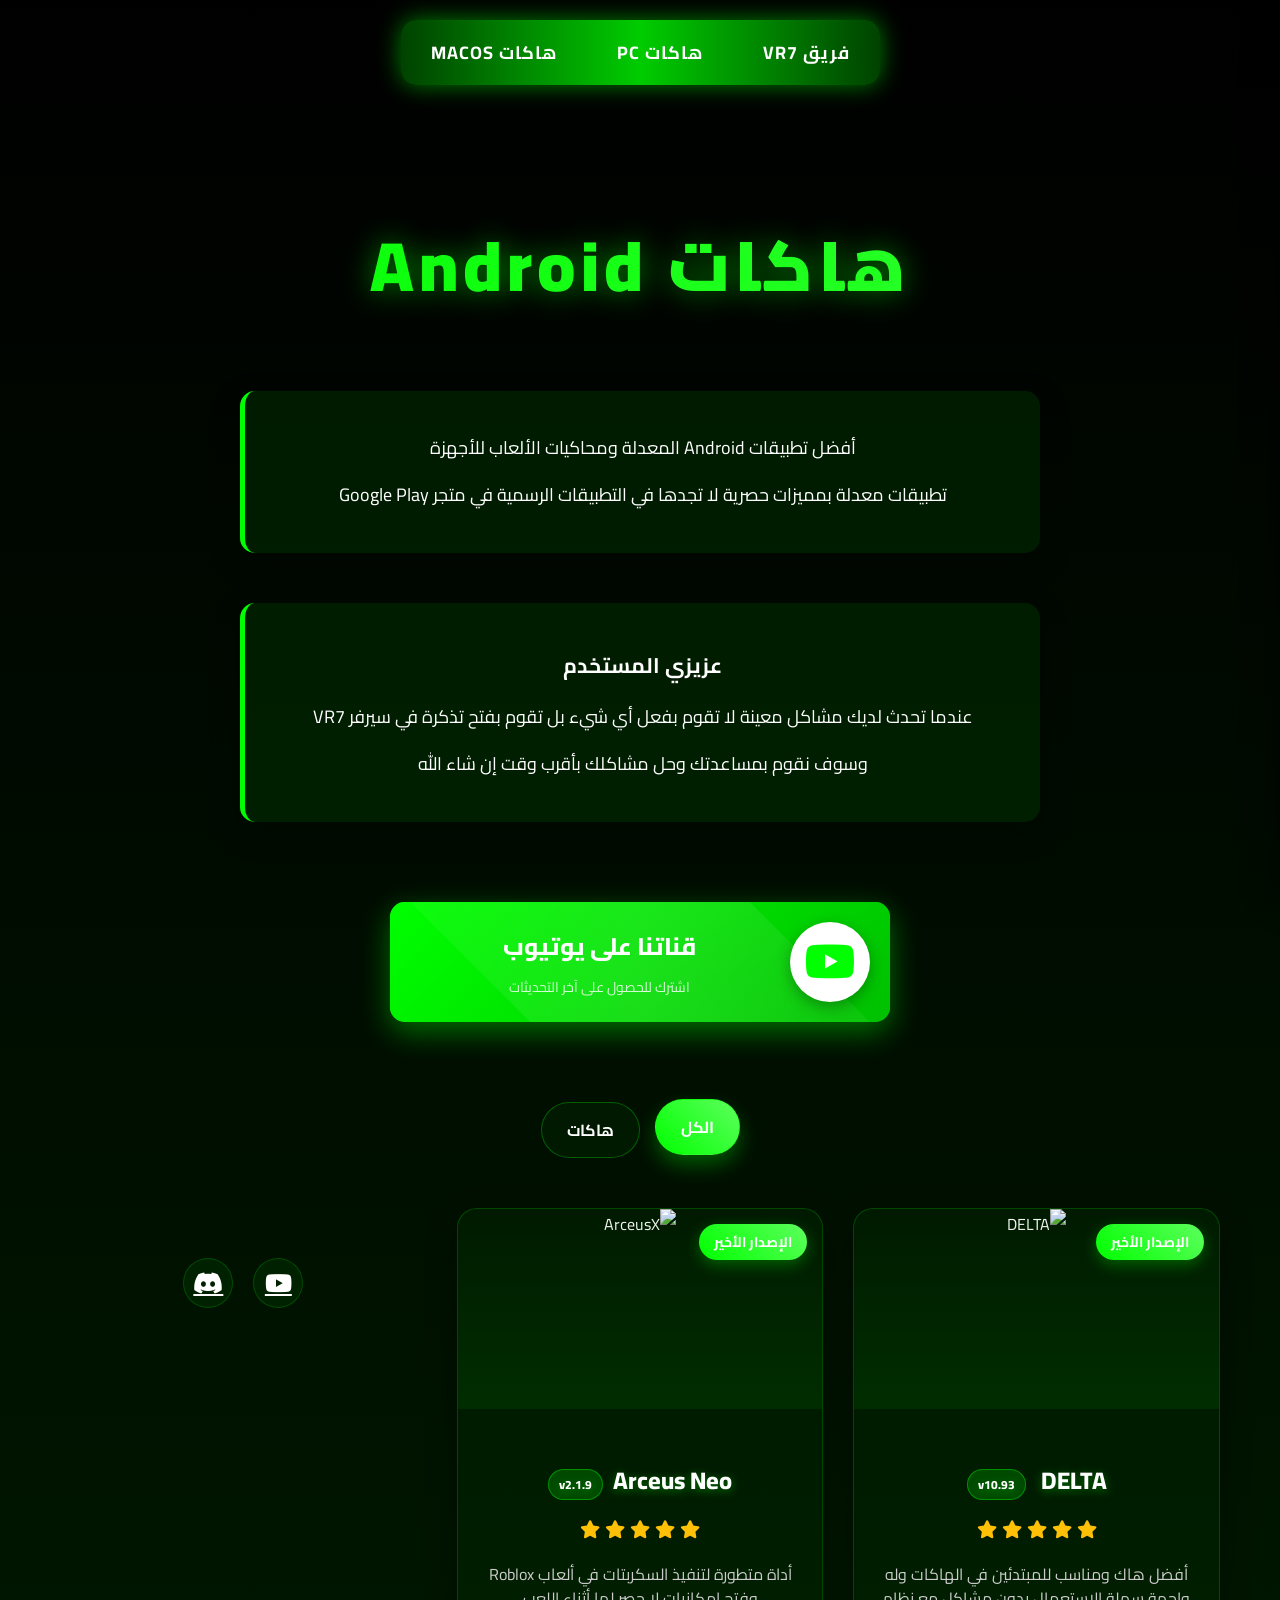
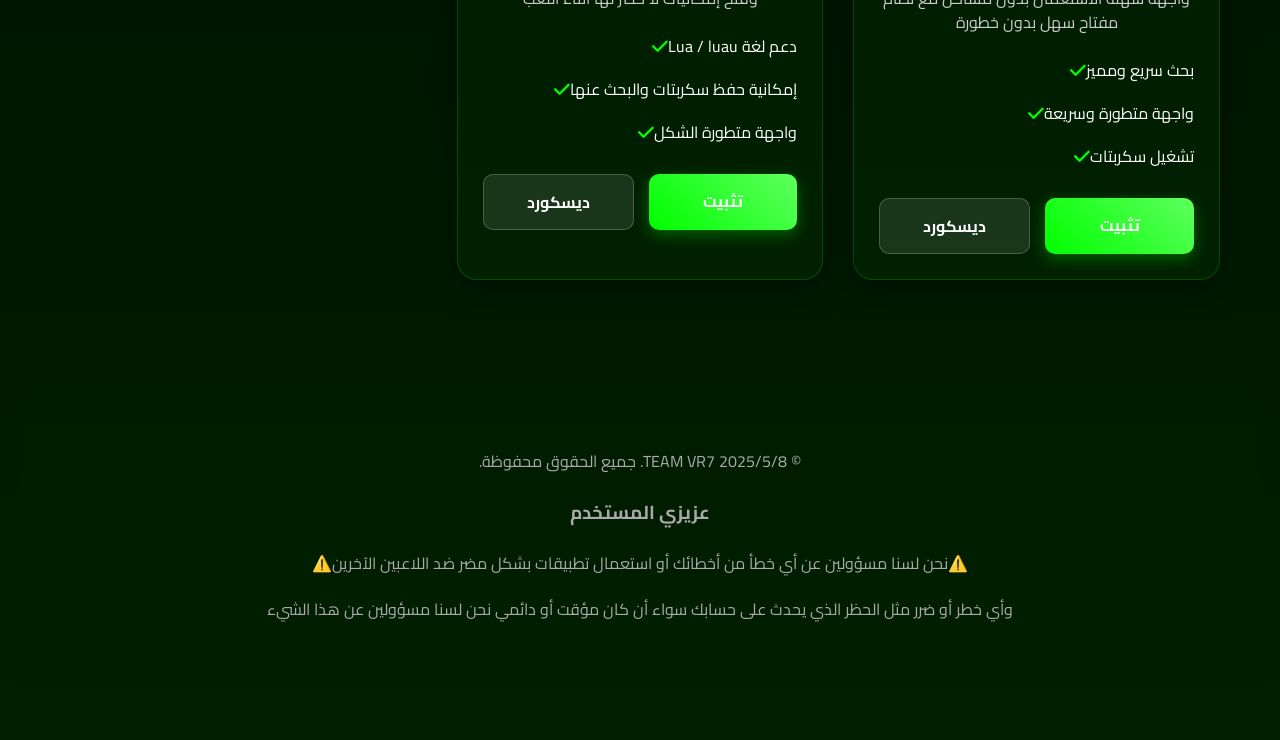
==== android.html @ 01f60d51 "Add files via upload" ====
<!DOCTYPE html>
<html lang="ar" dir="rtl">
<head>
   <meta charset="UTF-8">
   <meta name="viewport" content="width=device-width, initial-scale=1.0">
   <title>VR7 - هاكات Android</title>
   <link rel="stylesheet" href="sty-android.css" type="text/css" media="all"/>
   <link rel="stylesheet" href="https://cdnjs.cloudflare.com/ajax/libs/font-awesome/6.0.0/css/all.min.css">
</head>
<body>

<div class="particles" id="particles"></div>

<div class="navbar">
 <div class="nav-container">
   <a href="index.html">فريق VR7</a>
   <a href="pc.html">هاكات PC</a>
   <a href="macos.html">هاكات macOS</a>
   <!-- الصفحة الحالية مخفية بناءً على طلب المستخدم -->
 </div>
</div>
<div class="menu-toggle" id="menuToggle">
 <span></span>
 <span></span>
 <span></span>
</div>

<div class="mobile-menu" id="mobileMenu">
   <ul class="mobile-menu-items">
       <li><a href="index.html"><i class="fas fa-home"></i> <span>فريق VR7</span></a></li>
       <li><a href="pc.html"><i class="fas fa-tv"></i> <span>هاكات PC</span></a></li>
       <li><a href="macos.html"><i class="fas fa-tv"></i> <span>هاكات macOS</span></a></li>
       <!-- الصفحة الحالية مخفية بناءً على طلب المستخدم -->
   </ul>
</div>

<div class="menu-overlay" id="menuOverlay"></div>

<div class="content">
 <h1 id="android-title" class="android-title animated-glow">هاكات Android</h1>
 
 <div class="section-text fade-in-section">
   <p>أفضل تطبيقات Android المعدلة ومحاكيات الألعاب للأجهزة</p>
   <p>تطبيقات معدلة بمميزات حصرية لا تجدها في التطبيقات الرسمية في متجر Google Play</p>
 </div>
     
 <div class="section-text fade-in-section">
   <h3>عزيزي المستخدم</h3>
   <p>عندما تحدث لديك مشاكل معينة لا تقوم بفعل أي شيء بل تقوم بفتح تذكرة في سيرفر VR7</p>
   <p>وسوف نقوم بمساعدتك وحل مشاكلك بأقرب وقت إن شاء الله</p>
 </div>
    
 <div class="youtube-button-section">
   <div class="youtube-container">
     <div class="youtube-pulse"></div>
     <a href="https://youtube.com/@_vr7?si=uCse4GUmbDjwSEhj" class="youtube-button" target="_blank">
       <div class="youtube-icon-wrapper">
         <i class="fab fa-youtube"></i>
       </div>
       <div class="youtube-text">
         <span class="youtube-main-text">قناتنا على يوتيوب</span>
         <span class="youtube-sub-text">اشترك للحصول على آخر التحديثات</span>
       </div>
       <div class="youtube-arrow">
         <i class="fas fa-arrow-left"></i>
       </div>
     </a>
   </div>
 </div>

 <div class="category-tabs">
   <div class="category-tab active" data-category="الكل">الكل</div>
   <div class="category-tab" data-category="Apps-executor">هاكات</div>
 </div>
 
 <div class="app-grid">
   <div class="app-card" data-category="Apps-executor">
     <div class="app-header">
       <img src="Image/deltaios.png" alt="DELTA" class="app-image" width="300" height="200">
       <div class="app-overlay"></div>
       <div class="app-badge">الإصدار الأخير</div>
     </div>
     <div class="app-body">
       <h3 class="app-title">DELTA <span class="version-tag">v10.93</span></h3>
       <div class="rating">
         <span class="star"><i class="fas fa-star"></i></span>
         <span class="star"><i class="fas fa-star"></i></span>
         <span class="star"><i class="fas fa-star"></i></span>
         <span class="star"><i class="fas fa-star"></i></span>
         <span class="star"><i class="fas fa-star"></i></span>
       </div>
       <p class="app-description">أفضل هاك ومناسب للمبتدئين في الهاكات وله واجهة سهلة الاستعمال بدون مشاكل مع نظام مفتاح سهل بدون خطورة</p>
       <div class="app-features">
         <div class="app-feature">
           <span class="feature-text">بحث سريع ومميز</span>
           <div class="feature-icon"><i class="fas fa-check"></i></div>
         </div>
         <div class="app-feature">
           <span class="feature-text">واجهة متطورة وسريعة</span>
           <div class="feature-icon"><i class="fas fa-check"></i></div>
         </div>
         <div class="app-feature">
           <span class="feature-text">تشغيل سكربتات</span>
           <div class="feature-icon"><i class="fas fa-check"></i></div>
         </div>
       </div>
       <div class="app-buttons">
         <a href="https://delta.filenetwork.vip/file/Delta-2.720.1167.apk" class="app-button download-btn">تثبيت</a>
         <a href="https://discord.gg/vr7" class="app-button info-btn">ديسكورد</a>
       </div>
     </div>
   </div>
   
   <div class="app-card" data-category="Apps-executor">
     <div class="app-header">
       <img src="Image/ArceucX.png" alt="ArceusX" class="app-image" width="300" height="200">
       <div class="app-overlay"></div>
       <div class="app-badge">الإصدار الأخير</div>
     </div>
     <div class="app-body">
       <h3 class="app-title">Arceus Neo<span class="version-tag">v2.1.9</span></h3>
       <div class="rating">
         <span class="star"><i class="fas fa-star"></i></span>
         <span class="star"><i class="fas fa-star"></i></span>
         <span class="star"><i class="fas fa-star"></i></span>
         <span class="star"><i class="fas fa-star"></i></span>
         <span class="star"><i class="fas fa-star"></i></span>
       </div>
       <p class="app-description">أداة متطورة لتنفيذ السكربتات في ألعاب Roblox وفتح إمكانيات لا حصر لها أثناء اللعب</p>
       <div class="app-features">
         <div class="app-feature">
           <span class="feature-text">دعم لغة Lua / luau</span>
           <div class="feature-icon"><i class="fas fa-check"></i></div>
         </div>
         <div class="app-feature">
           <span class="feature-text">إمكانية حفظ سكربتات والبحث عنها</span>
           <div class="feature-icon"><i class="fas fa-check"></i></div>
         </div>
         <div class="app-feature">
           <span class="feature-text">واجهة متطورة الشكل</span>
           <div class="feature-icon"><i class="fas fa-check"></i></div>
         </div>
       </div>
       <div class="app-buttons">
         <a href="https://www.mediafire.com/file/q6yqsnne6bz6vc3/Roblox.Arceus.X.NEO.2.1.9.apk/file" class="app-button download-btn">تثبيت</a>
         <a href="https://discord.gg/vr7" class="app-button info-btn">ديسكورد</a>
       </div>
     </div>
   </div>


 <div class="social-icons">
   <a href="https://youtube.com/@_vr7?si=uCse4GUmbDjwSEhj" class="social-icon">
     <i class="fab fa-youtube"></i>
   </a>
   <a href="https://discord.gg/vr7" class="social-icon">
     <i class="fab fa-discord"></i>
   </a>
 </div>
</div>

<footer>
 <div class="footer-text">
   <p>© 2025/5/8 TEAM VR7. جميع الحقوق محفوظة.</p>
   <h3>عزيزي المستخدم</h3> 
   <p>⚠️نحن لسنا مسؤولين عن أي خطأ من أخطائك أو استعمال تطبيقات بشكل مضر ضد اللاعبين الآخرين⚠️</p>
   <p>وأي خطر أو ضرر مثل الحظر الذي يحدث على حسابك سواء أن كان مؤقت أو دائمي نحن لسنا مسؤولين عن هذا الشيء</p>
 </div>
</footer>

<script src="https://cdnjs.cloudflare.com/ajax/libs/font-awesome/6.0.0/js/all.min.js" defer></script>
<script src="script-android.js"></script>
</body>
</html>
---- sty-android.css ----
@import url('https://fonts.googleapis.com/css2?family=Cairo:wght@400;700;900&display=swap');
        
@keyframes float {
  0% {
    transform: translateY(0) translateX(0) rotate(0deg);
  }
  50% {
    transform: translateY(-30px) translateX(15px) rotate(5deg);
  }
  100% {
    transform: translateY(0) translateX(0) rotate(0deg);
  }
}


body {
    margin: 0;
    padding: 0;
    font-family: 'Cairo', sans-serif;
    background-color: #0a0a0a;
    color: white;
    overflow-x: hidden;
    background-image: linear-gradient(to bottom, #000000, #002000);
}


.mobile-menu-items li a i {
    color: #00ff00;
    margin-left: 10px;
    font-size: 18px;
    width: 20px;
    text-align: center;
    transition: all 0.3s ease;
}

.mobile-menu-items li a:hover i {
    color: #5eff5e;
    transform: scale(1.1);
}

.navbar {
    width: 100%;
    text-align: center;
    padding-top: 20px;
    position: fixed;
    top: 0;
    z-index: 1000;
}

.nav-container {
    display: inline-block;
    background: linear-gradient(90deg, #004200, #00cc00, #004200);
    border-radius: 15px;
    padding: 0;
    overflow: hidden;
    box-shadow: 0 0 25px rgba(0, 255, 0, 0.5);
}

.navbar a {
    display: inline-block;
    color: white;
    text-align: center;
    padding: 16px 30px;
    text-decoration: none;
    font-size: 18px;
    margin: 0;
    float: right;
    font-weight: 700;
    text-transform: uppercase;
    letter-spacing: 1px;
    transition: all 0.3s;
}

.navbar a:hover {
    background-color: rgba(255, 255, 255, 0.1);
    transform: translateY(-3px);
    box-shadow: 0 10px 20px rgba(0, 0, 0, 0.3);
}

.content {
    padding: 120px 20px 50px;
    text-align: center;
    min-height: 100vh;
}

.android-title {
    font-size: 70px;
    font-weight: 900;
    letter-spacing: 5px;
    margin: 80px 0 60px;
    text-shadow: 0 0 30px rgba(0, 255, 0, 0.5);
    opacity: 0;
    transform: translateY(50px);
    transition: opacity 1s, transform 1s;
    background: linear-gradient(to right, #00ff00, #5eff5e, #00ff00);
    -webkit-background-clip: text;
    -webkit-text-fill-color: transparent;
    background-size: 300% 100%;
    animation: gradient 8s ease infinite;
}

@keyframes gradient {
    0% {background-position: 0% 50%}
    50% {background-position: 100% 50%}
    100% {background-position: 0% 50%}
}

.section-text {
    max-width: 800px;
    margin: 0 auto 50px;
    font-size: 18px;
    line-height: 1.6;
    background-color: rgba(0, 50, 0, 0.5);
    padding: 25px;
    border-radius: 15px;
    border-left: 5px solid #00ff00;
    box-shadow: 0 10px 30px rgba(0, 0, 0, 0.3);
}

.app-grid {
    display: grid;
    grid-template-columns: repeat(auto-fill, minmax(300px, 1fr));
    gap: 30px;
    max-width: 1200px;
    margin: 50px auto;
    padding: 0 20px;
}

.app-card {
    background: rgba(0, 50, 0, 0.3);
    border-radius: 20px;
    overflow: hidden;
    box-shadow: 0 10px 30px rgba(0, 0, 0, 0.4);
    transition: all 0.4s ease;
    border: 1px solid rgba(0, 255, 0, 0.2);
    position: relative;
    opacity: 0;
    transform: translateY(30px);
    transition: all 0.6s ease;
}

.app-card.visible {
    opacity: 1;
    transform: translateY(0);
}

.app-card:hover {
    transform: translateY(-15px);
    box-shadow: 0 20px 40px rgba(0, 255, 0, 0.4);
    border-color: rgba(0, 255, 0, 0.6);
}

.app-header {
    position: relative;
    overflow: hidden;
    height: 200px;
}

.app-image {
    width: 100%;
    height: 100%;
    object-fit: cover;
    transition: transform 0.5s ease;
}

.app-card:hover .app-image {
    transform: scale(1.1);
}

.app-overlay {
    position: absolute;
    top: 0;
    left: 0;
    width: 100%;
    height: 100%;
    background: linear-gradient(to bottom, transparent, rgba(0, 50, 0, 0.8));
}

.app-badge {
    position: absolute;
    top: 15px;
    right: 15px;
    background: linear-gradient(45deg, #00ff00, #5eff5e);
    color: white;
    padding: 5px 15px;
    border-radius: 30px;
    font-size: 14px;
    font-weight: 700;
    z-index: 1;
    box-shadow: 0 5px 15px rgba(0, 255, 0, 0.3);
}

.app-body {
    padding: 25px;
}

.app-title {
    font-size: 24px;
    font-weight: 800;
    margin-bottom: 10px;
    color: white;
    text-shadow: 0 2px 10px rgba(0, 255, 0, 0.4);
}

.app-description {
    font-size: 16px;
    line-height: 1.5;
    color: #cccccc;
    margin-bottom: 20px;
}

.app-features {
    margin: 20px 0;
}

.app-feature {
    display: flex;
    align-items: center;
    margin-bottom: 10px;
    text-align: right;
}

.feature-icon {
    margin-left: 10px;
    color: #00ff00;
    font-size: 18px;
}

.app-buttons {
    display: flex;
    gap: 15px;
    margin-top: 25px;
}

.app-button {
    flex: 1;
    padding: 12px 20px;
    border: none;
    border-radius: 10px;
    font-size: 16px;
    font-weight: 700;
    cursor: pointer;
    transition: all 0.3s ease;
    text-align: center;
    text-decoration: none;
}

.download-btn {
    background: linear-gradient(45deg, #00ff00, #5eff5e);
    color: white;
    box-shadow: 0 5px 15px rgba(0, 255, 0, 0.3);
}

.download-btn:hover {
    background: linear-gradient(45deg, #5eff5e, #00ff00);
    transform: translateY(-3px);
    box-shadow: 0 8px 20px rgba(0, 255, 0, 0.5);
}

.info-btn {
    background: rgba(255, 255, 255, 0.1);
    color: white;
    border: 1px solid rgba(255, 255, 255, 0.2);
}

.info-btn:hover {
    background: rgba(255, 255, 255, 0.2);
    transform: translateY(-3px);
}

.features-title {
    font-size: 36px;
    font-weight: 800;
    margin: 80px auto 30px;
    text-align: center;
    position: relative;
    display: inline-block;
    color: white;
    text-shadow: 0 0 15px rgba(0, 255, 0, 0.7);
    background: linear-gradient(45deg, #00ff00, #5eff5e);
    padding: 15px 40px;
    border-radius: 50px;
    box-shadow: 0 10px 25px rgba(0, 0, 0, 0.3);
    opacity: 0;
    transform: translateY(50px);
    transition: opacity 1s, transform 1s;
}

.features-title.visible {
    opacity: 1;
    transform: translateY(0);
}

.category-tabs {
    display: flex;
    justify-content: center;
    gap: 15px;
    margin: 40px auto;
    flex-wrap: wrap;
}

.category-tab {
    padding: 12px 25px;
    background: rgba(0, 50, 0, 0.3);
    color: white;
    border: 1px solid rgba(0, 255, 0, 0.3);
    border-radius: 30px;
    cursor: pointer;
    font-weight: 700;
    transition: all 0.3s ease;
}

.category-tab:hover, .category-tab.active {
    background: linear-gradient(45deg, #00ff00, #5eff5e);
    transform: translateY(-3px);
    box-shadow: 0 10px 20px rgba(0, 255, 0, 0.3);
}

.installation-guide {
    max-width: 800px;
    margin: 60px auto;
    background: rgba(0, 50, 0, 0.3);
    padding: 30px;
    border-radius: 20px;
    box-shadow: 0 15px 35px rgba(0, 0, 0, 0.3);
    border: 1px solid rgba(0, 255, 0, 0.3);
}

.guide-title {
    font-size: 28px;
    font-weight: 800;
    margin-bottom: 25px;
    color: white;
    text-align: center;
    text-shadow: 0 0 10px rgba(0, 255, 0, 0.4);
}

.guide-steps {
    counter-reset: step-counter;
}

.guide-step {
    position: relative;
    padding: 0 0 25px 50px;
    counter-increment: step-counter;
    margin-bottom: 20px;
    border-bottom: 1px dashed rgba(255, 255, 255, 0.1);
}

.guide-step:last-child {
    border-bottom: none;
    padding-bottom: 0;
}

.guide-step::before {
    content: counter(step-counter);
    position: absolute;
    left: 0;
    top: 0;
    width: 36px;
    height: 36px;
    background: linear-gradient(45deg, #00ff00, #5eff5e);
    color: white;
    border-radius: 50%;
    display: flex;
    align-items: center;
    justify-content: center;
    font-weight: 700;
    box-shadow: 0 5px 15px rgba(0, 255, 0, 0.3);
}

.step-title {
    font-size: 20px;
    font-weight: 700;
    margin-bottom: 10px;
    color: white;
}

.step-description {
    font-size: 16px;
    line-height: 1.6;
    color: #cccccc;
}

.particles {
    position: fixed;
    top: 0;
    left: 0;
    width: 100%;
    height: 100%;
    z-index: -1;
    overflow: hidden;
}

.particle {
    position: absolute;
    background-color: rgba(0, 255, 0, 0.2);
    border-radius: 50%;
    animation: float 15s infinite ease-in-out;
}

.social-icons {
    display: flex;
    justify-content: center;
    gap: 20px;
    margin: 50px 0;
}

.social-icon {
    width: 50px;
    height: 50px;
    display: flex;
    align-items: center;
    justify-content: center;
    background: rgba(0, 50, 0, 0.5);
    border-radius: 50%;
    font-size: 24px;
    color: white;
    transition: all 0.3s;
    border: 1px solid rgba(0, 255, 0, 0.2);
}

.social-icon:hover {
    transform: translateY(-5px);
    background: #00ff00;
    box-shadow: 0 10px 20px rgba(0, 255, 0, 0.5);
}

footer {
    padding: 50px 20px;
    text-align: center;
    background-color: rgba(0, 30, 0, 0.5);
    margin-top: 100px;
}

.footer-text {
    font-size: 16px;
    color: #aaaaaa;
    max-width: 800px;
    margin: 0 auto;
}

.animated-glow {
    animation: glow 2s ease-in-out infinite alternate;
}

@keyframes glow {
    from {
        text-shadow: 0 0 10px #fff, 0 0 20px #fff, 0 0 30px #00ff00, 0 0 40px #00ff00;
    }
    to {
        text-shadow: 0 0 20px #fff, 0 0 30px #5eff5e, 0 0 40px #5eff5e, 0 0 50px #5eff5e;
    }
}

.mobile-menu {
    position: fixed;
    top: 0;
    right: -250px;
    width: 250px;
    height: 100%;
    background: linear-gradient(135deg, #004200, #00cc00);
    z-index: 2000;
    transition: right 0.4s cubic-bezier(0.77, 0.2, 0.05, 1.0);
    box-shadow: -5px 0 25px rgba(0, 0, 0, 0.5);
    overflow-y: auto;
    padding-top: 70px;
}

.mobile-menu.active {
    right: 0;
}

.mobile-menu-items {
    list-style: none;
    padding: 0;
    margin: 0;
}

.mobile-menu-items li {
    opacity: 0;
    transform: translateX(50px);
    transition: all 0.5s ease;
}

.mobile-menu.active .mobile-menu-items li {
    opacity: 1;
    transform: translateX(0);
}

.mobile-menu.active .mobile-menu-items li:nth-child(1) {
    transition-delay: 0.1s;
}

.mobile-menu.active .mobile-menu-items li:nth-child(2) {
    transition-delay: 0.2s;
}

.mobile-menu.active .mobile-menu-items li:nth-child(3) {
    transition-delay: 0.3s;
}

.mobile-menu.active .mobile-menu-items li:nth-child(4) {
    transition-delay: 0.4s;
}

.mobile-menu.active .mobile-menu-items li:nth-child(5) {
    transition-delay: 0.5s;
}

.mobile-menu-items li a {
    display: block;
    padding: 15px 25px;
    color: white;
    text-decoration: none;
    font-size: 18px;
    font-weight: 700;
    border-bottom: 1px solid rgba(255, 255, 255, 0.1);
    transition: all 0.3s ease;
    text-align: right;
}

.mobile-menu-items li a:hover {
    background: rgba(255, 255, 255, 0.1);
    padding-right: 35px;
    color: #ffffff;
}

.menu-toggle {
    display: none;
    position: fixed;
    top: 20px;
    right: 20px;
    width: 40px;
    height: 40px;
    background: linear-gradient(135deg, #00ff00, #5eff5e);
    border-radius: 50%;
    z-index: 2001;
    cursor: pointer;
    box-shadow: 0 4px 15px rgba(0, 255, 0, 0.5);
    transition: all 0.3s ease;
}

.menu-toggle:hover {
    transform: scale(1.1);
    box-shadow: 0 6px 20px rgba(0, 255, 0, 0.7);
}

.menu-toggle span {
    display: block;
    position: absolute;
    height: 3px;
    width: 24px;
    background: white;
    opacity: 1;
    right: 8px;
    transform: rotate(0deg);
    transition: all 0.3s ease;
}

.menu-toggle span:nth-child(1) {
    top: 12px;
}

.menu-toggle span:nth-child(2) {
    top: 19px;
}

.menu-toggle span:nth-child(3) {
    top: 26px;
}

.menu-toggle.active span:nth-child(1) {
    top: 19px;
    transform: rotate(45deg);
}

.menu-toggle.active span:nth-child(2) {
    opacity: 0;
    right: -30px;
}

.menu-toggle.active span:nth-child(3) {
    top: 19px;
    transform: rotate(-45deg);
}

.menu-overlay {
    position: fixed;
    top: 0;
    left: 0;
    width: 100%;
    height: 100%;
    background: rgba(0, 0, 0, 0.7);
    z-index: 1999;
    display: none;
    opacity: 0;
    transition: opacity 0.3s ease;
}

.menu-overlay.active {
    display: block;
    opacity: 1;
}

.version-tag {
    display: inline-block;
    background: rgba(0, 255, 0, 0.2);
    color: white;
    padding: 3px 10px;
    border-radius: 20px;
    font-size: 12px;
    margin-right: 10px;
    border: 1px solid rgba(0, 255, 0, 0.4);
}

.rating {
    display: flex;
    gap: 5px;
    margin: 10px 0;
    justify-content: center;
}

.star {
    color: #ffc107;
    font-size: 18px;
}

/* تحسينات عامة للتجاوب مع جميع الأحجام */
@media screen and (max-width: 1200px) {
    .app-grid {
        grid-template-columns: repeat(auto-fill, minmax(280px, 1fr));
    }
}

@media screen and (max-width: 992px) {
    .android-title {
        font-size: 60px;
        margin: 60px 0 40px;
    }
    
    .installation-guide {
        width: 90%;
    }
}

@media screen and (max-width: 768px) {
    .navbar {
        display: none;
    }
    
    .menu-toggle {
        display: block;
    }
    
    .content {
        padding-top: 80px;
    }
    
    .android-title {
        font-size: 50px;
        letter-spacing: 3px;
        margin: 50px 0 30px;
    }
    
    .section-text {
        padding: 20px;
        font-size: 16px;
    }
    
    .features-title {
        font-size: 30px;
        padding: 12px 30px;
    }
    
    .app-grid {
        grid-template-columns: repeat(auto-fill, minmax(250px, 1fr));
    }
    
    .guide-step {
        padding-left: 40px;
    }
    
    .guide-step::before {
        width: 30px;
        height: 30px;
        font-size: 14px;
    }
}

@media screen and (max-width: 576px) {
    .android-title {
        font-size: 40px;
        letter-spacing: 2px;
        margin: 40px 0 20px;
    }
    
    .content {
        padding: 100px 10px 30px;
    }
    
    .section-text {
        margin-bottom: 30px;
        padding: 15px;
        font-size: 14px;
    }
    
    .features-title {
        font-size: 24px;
        padding: 10px 20px;
        margin: 40px auto 20px;
    }
    
    .app-grid {
        grid-template-columns: 1fr;
        gap: 20px;
    }
    
    .category-tab {
        padding: 8px 15px;
        font-size: 14px;
    }
    
    .guide-title {
        font-size: 24px;
    }
    
    .step-title {
        font-size: 18px;
    }
    
    .app-buttons {
        flex-direction: column;
    }
}

@media screen and (max-width: 400px) {
    .android-title {
        font-size: 32px;
    }
    
    .guide-step {
        padding-left: 35px;
    }
    
    .guide-step::before {
        width: 25px;
        height: 25px;
        font-size: 12px;
    }
}

/* تحسينات لمنع الأخطاء في التخطيط على الأجهزة الصغيرة */
* {
    box-sizing: border-box;
}

img {
    max-width: 100%;
    height: auto;
}

/* تحسينات لتجربة المستخدم على الأجهزة باللمس */
@media (hover: none) {
    .app-card:hover {
        transform: none;
    }
    
    .app-card:hover .app-image {
        transform: none;
    }
    
    .download-btn:hover {
        transform: none;
    }
    
    .info-btn:hover {
        transform: none;
    }
}

/* تحسين عرض الجزيئات على الأجهزة الصغيرة */
@media screen and (max-width: 768px) {
    .particles .particle {
        width: 50px !important;
        height: 50px !important;
    }
}

/* قسم شروحات الايفون */
.tutorials-section {
    max-width: 1200px;
    margin: 50px auto;
    padding: 0 20px;
}

.tutorials-grid {
    display: grid;
    grid-template-columns: repeat(auto-fill, minmax(500px, 1fr));
    gap: 30px;
    margin-top: 50px;
}

.tutorial-card {
    background: rgba(0, 50, 0, 0.3);
    border-radius: 15px;
    overflow: hidden;
    box-shadow: 0 10px 30px rgba(0, 0, 0, 0.4);
    transition: all 0.4s ease;
    border: 1px solid rgba(0, 255, 0, 0.2);
    display: flex;
    flex-direction: column;
    opacity: 0;
    transform: translateY(30px);
    animation: fadeInUp 0.6s forwards;
    animation-delay: calc(var(--order) * 0.1s);
}

@keyframes fadeInUp {
    to {
        opacity: 1;
        transform: translateY(0);
    }
}

.tutorial-card:hover {
    transform: translateY(-10px);
    box-shadow: 0 15px 35px rgba(0, 255, 0, 0.4);
    border-color: rgba(0, 255, 0, 0.6);
}

.tutorial-thumbnail {
    position: relative;
    overflow: hidden;
    height: 200px;
}

.tutorial-image {
    width: 100%;
    height: 100%;
    object-fit: cover;
    transition: transform 0.5s ease;
}

.tutorial-card:hover .tutorial-image {
    transform: scale(1.1);
}

.play-button {
    position: absolute;
    top: 50%;
    left: 50%;
    transform: translate(-50%, -50%);
    width: 60px;
    height: 60px;
    background: rgba(0, 255, 0, 0.8);
    border-radius: 50%;
    display: flex;
    align-items: center;
    justify-content: center;
    color: white;
    font-size: 24px;
    z-index: 2;
    opacity: 0.9;
    transition: all 0.3s ease;
    box-shadow: 0 0 20px rgba(0, 255, 0, 0.5);
}

.tutorial-card:hover .play-button {
    transform: translate(-50%, -50%) scale(1.1);
    opacity: 1;
    box-shadow: 0 0 30px rgba(0, 255, 0, 0.8);
}

.tutorial-info {
    padding: 20px;
    flex-grow: 1;
    display: flex;
    flex-direction: column;
}

.tutorial-title {
    font-size: 20px;
    font-weight: 700;
    margin-bottom: 10px;
    color: white;
}

.tutorial-description {
    font-size: 15px;
    line-height: 1.5;
    color: #cccccc;
    flex-grow: 1;
    margin-bottom: 15px;
}

.tutorial-meta {
    display: flex;
    justify-content: space-between;
    font-size: 14px;
    color: #999;
}

.tutorial-duration, .tutorial-date {
    display: flex;
    align-items: center;
}

.tutorial-duration i, .tutorial-date i {
    margin-left: 5px;
    color: rgba(0, 255, 0, 0.7);
}

#tutorials-title {
    opacity: 0;
    transform: translateY(50px);
    animation: fadeInTitle 1s forwards;
    animation-delay: 0.3s;
}

@keyframes fadeInTitle {
    to {
        opacity: 1;
        transform: translateY(0);
    }
}

/* تحسينات تجاوب قسم الشروحات مع أحجام الشاشات المختلفة */
@media screen and (max-width: 992px) {
    .tutorials-grid {
        grid-template-columns: repeat(auto-fill, minmax(400px, 1fr));
    }
}

@media screen and (max-width: 768px) {
    .tutorials-grid {
        grid-template-columns: 1fr;
    }
    
    .tutorial-card {
        max-width: 500px;
        margin: 0 auto;
    }
}

@media screen and (max-width: 576px) {
    .tutorial-thumbnail {
        height: 180px;
    }
    
    .play-button {
        width: 50px;
        height: 50px;
        font-size: 20px;
    }
    
    .tutorial-title {
        font-size: 18px;
    }
    
    .tutorial-description {
        font-size: 14px;
    }
}


/* قسم زر يوتيوب */
.youtube-button-section {
  display: flex;
  justify-content: center;
  align-items: center;
  margin: 80px auto;
  position: relative;
}

.youtube-container {
  position: relative;
  width: 500px;
  height: 120px;
  perspective: 1000px;
}

.youtube-button {
  display: flex;
  align-items: center;
  text-decoration: none;
  background: linear-gradient(135deg, #00ff00, #00c000);
  border-radius: 15px;
  padding: 0;
  width: 100%;
  height: 100%;
  position: relative;
  overflow: hidden;
  box-shadow: 0 10px 30px rgba(0, 255, 0, 0.4);
  transition: all 0.5s cubic-bezier(0.2, 0.8, 0.2, 1);
  z-index: 1;
}

.youtube-button:before {
  content: '';
  position: absolute;
  top: -50%;
  left: -50%;
  width: 200%;
  height: 200%;
  background: linear-gradient(45deg, transparent, rgba(255, 255, 255, 0.1), transparent);
  transform: rotate(45deg);
  animation: shine 6s infinite;
  z-index: -1;
}

@keyframes shine {
  0% {
    transform: translateX(-150%) translateY(-150%) rotate(45deg);
  }
  50% {
    transform: translateX(150%) translateY(150%) rotate(45deg);
  }
  100% {
    transform: translateX(-150%) translateY(-150%) rotate(45deg);
  }
}

.youtube-pulse {
  position: absolute;
  top: 0;
  left: 0;
  right: 0;
  bottom: 0;
  border-radius: 15px;
  background: linear-gradient(135deg, #00ff00, #00c000);
  z-index: -2;
  animation: pulse 2s infinite;
}

@keyframes pulse {
  0% {
    transform: scale(1);
    opacity: 0.7;
  }
  50% {
    transform: scale(1.05);
    opacity: 0.9;
  }
  100% {
    transform: scale(1);
    opacity: 0.7;
  }
}

.youtube-icon-wrapper {
  width: 80px;
  height: 80px;
  border-radius: 50%;
  background: white;
  display: flex;
  align-items: center;
  justify-content: center;
  margin: 0 20px;
  flex-shrink: 0;
  box-shadow: 0 5px 15px rgba(0, 0, 0, 0.3);
  position: relative;
  overflow: hidden;
  transition: transform 0.3s ease;
}

.youtube-icon-wrapper i {
  font-size: 45px;
  color: #00ff00;
  transition: transform 0.5s ease;
}

.youtube-text {
  display: flex;
  flex-direction: column;
  flex-grow: 1;
  margin-right: 10px;
}

.youtube-main-text {
  font-size: 24px;
  font-weight: 800;
  color: white;
  margin-bottom: 5px;
  transition: transform 0.3s ease;
}

.youtube-sub-text {
  font-size: 14px;
  color: rgba(255, 255, 255, 0.8);
  transition: transform 0.3s ease;
  white-space: nowrap;
}

.youtube-arrow {
  margin-right: 25px;
  margin-left: 5px;
  color: white;
  font-size: 20px;
  opacity: 0;
  transform: translateX(-20px);
  transition: all 0.3s ease;
}

/* تأثيرات التفاعل */
.youtube-button:hover {
  transform: translateY(-10px) scale(1.03) rotateX(5deg);
  box-shadow: 0 20px 40px rgba(0, 255, 0, 0.6);
}

.youtube-button:hover .youtube-icon-wrapper {
  transform: scale(1.1) rotate(5deg);
}

.youtube-button:hover .youtube-icon-wrapper i {
  transform: scale(1.2);
}

.youtube-button:hover .youtube-main-text {
  transform: translateX(-10px);
}

.youtube-button:hover .youtube-sub-text {
  transform: translateX(-5px);
}

.youtube-button:hover .youtube-arrow {
  opacity: 1;
  transform: translateX(0);
}

.youtube-button:active {
  transform: translateY(-5px) scale(0.98);
  box-shadow: 0 15px 25px rgba(0, 255, 0, 0.5);
}

/* تحسينات للأجهزة المحمولة */
@media screen and (max-width: 768px) {
  .youtube-container {
    width: 90%;
    max-width: 400px;
    height: 100px;
  }
  
  .youtube-icon-wrapper {
    width: 60px;
    height: 60px;
    margin-right: 15px;
  }
  
  .youtube-icon-wrapper i {
    font-size: 35px;
  }
  
  .youtube-main-text {
    font-size: 20px;
  }
  
  .youtube-sub-text {
    font-size: 12px;
  }
}

@media screen and (max-width: 480px) {
  .youtube-container {
    height: 90px;
  }
  
  .youtube-icon-wrapper {
    width: 50px;
    height: 50px;
    margin-right: 10px;
  }
  
  .youtube-icon-wrapper i {
    font-size: 28px;
  }
  
  .youtube-main-text {
    font-size: 16px;
  }
  
  .youtube-sub-text {
    font-size: 10px;
  }
  
  .youtube-arrow {
    margin-right: 15px;
  }
}
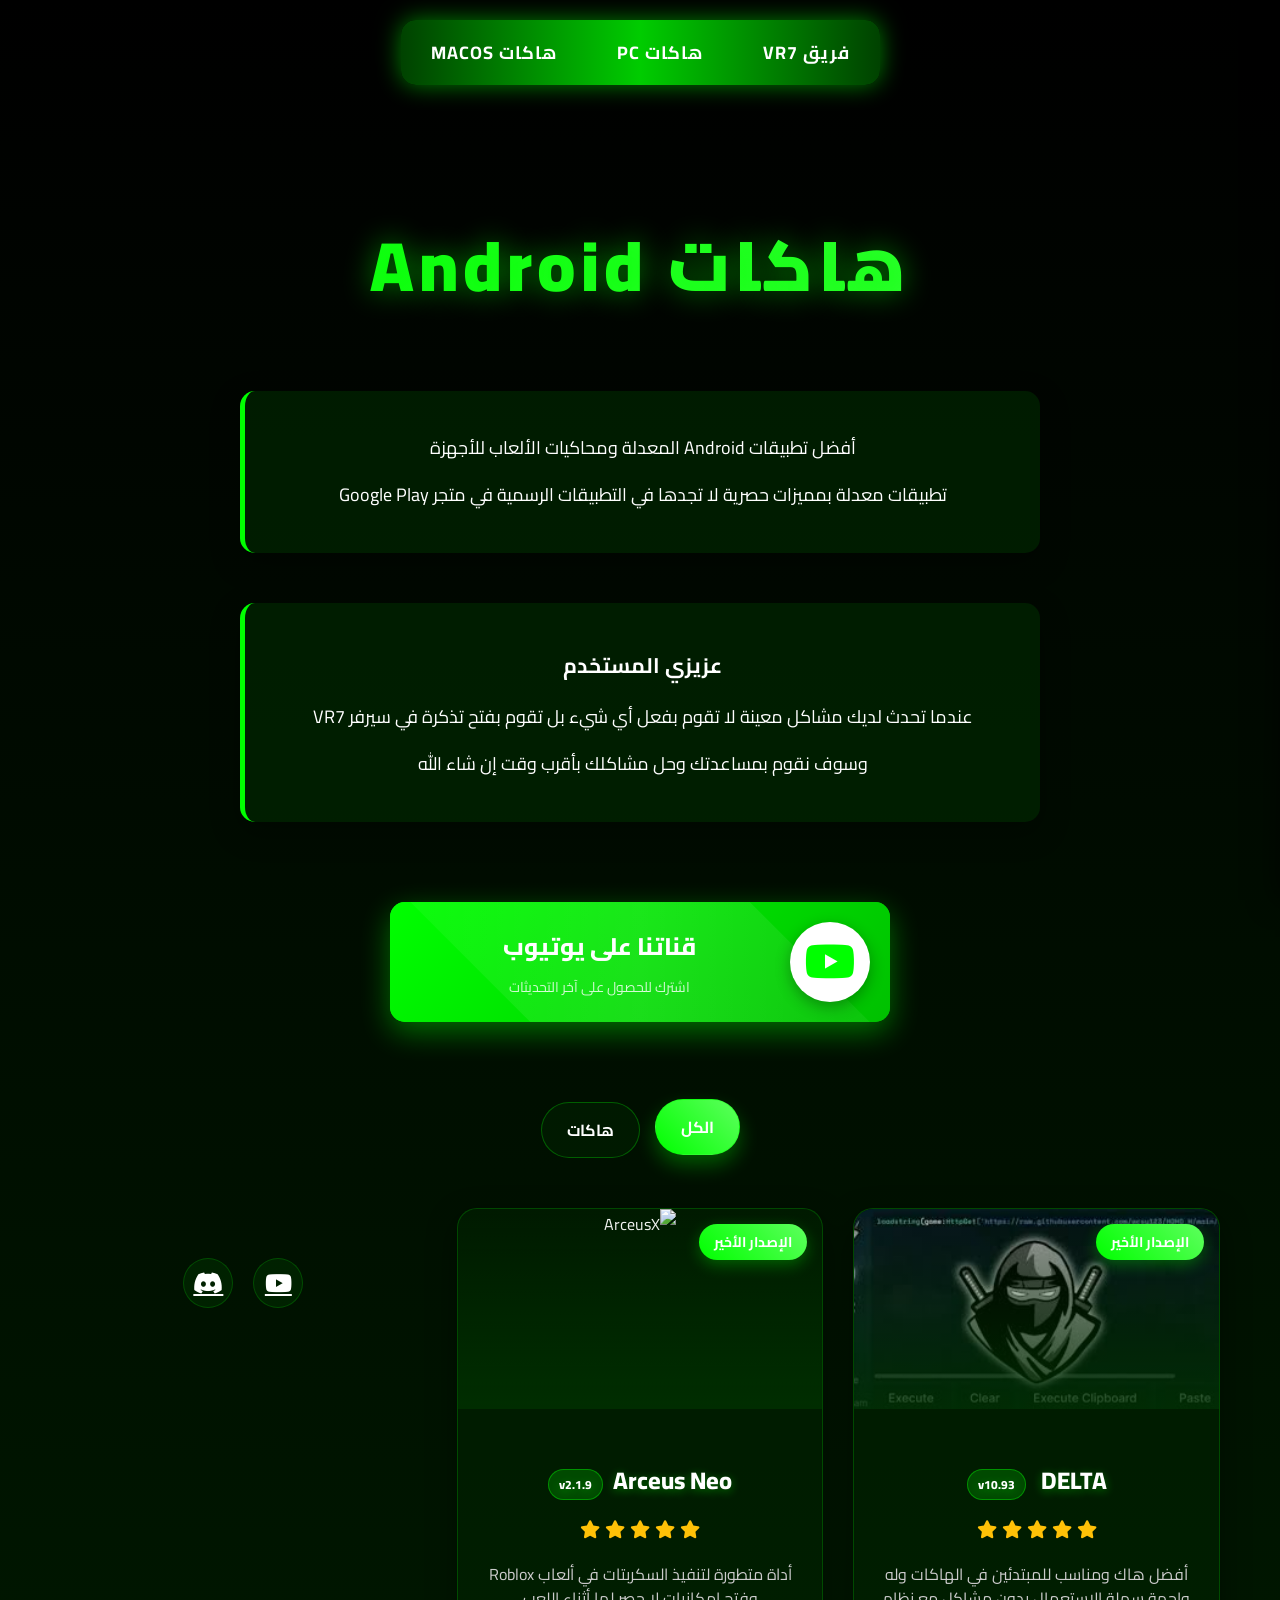
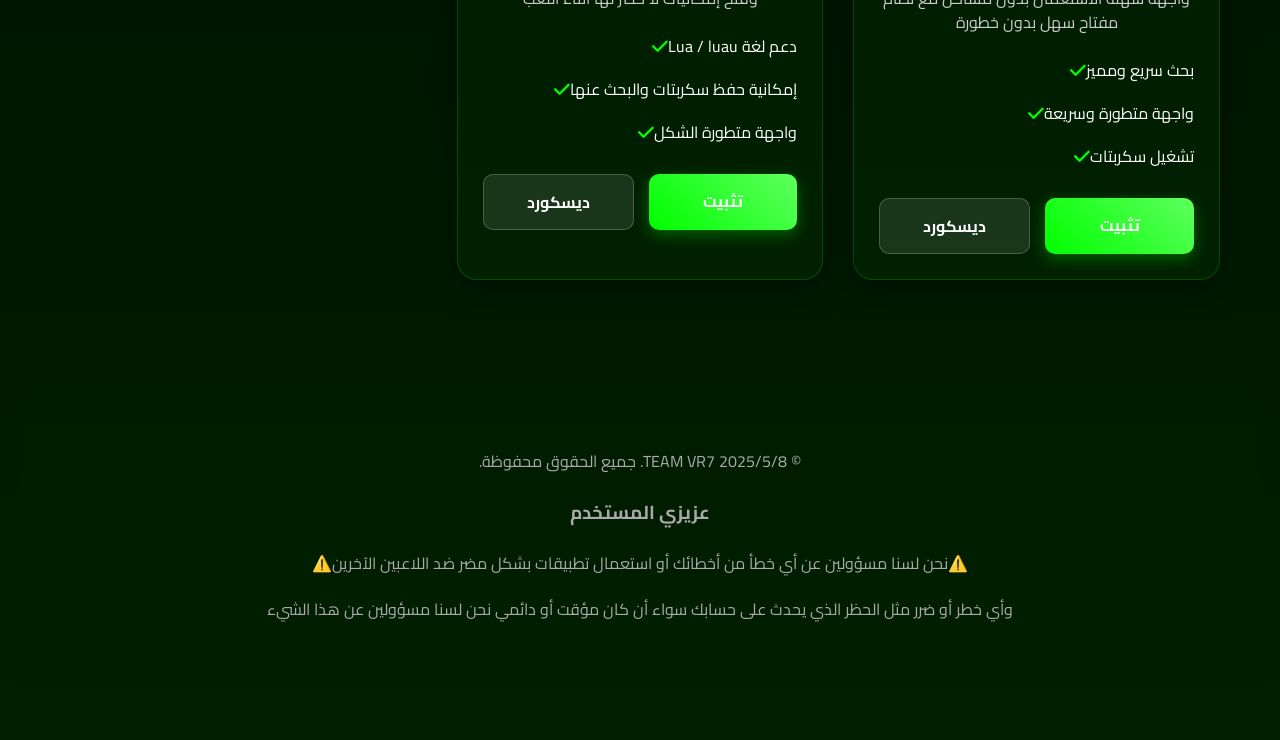
==== commit 4d8205f2: "Update android.html" ====
--- a/android.html
+++ b/android.html
@@ -76,7 +76,7 @@
  <div class="app-grid">
    <div class="app-card" data-category="Apps-executor">
      <div class="app-header">
-       <img src="Image/deltaios.png" alt="DELTA" class="app-image" width="300" height="200">
+       <img src="deltaios.png" alt="DELTA" class="app-image" width="300" height="200">
        <div class="app-overlay"></div>
        <div class="app-badge">الإصدار الأخير</div>
      </div>
